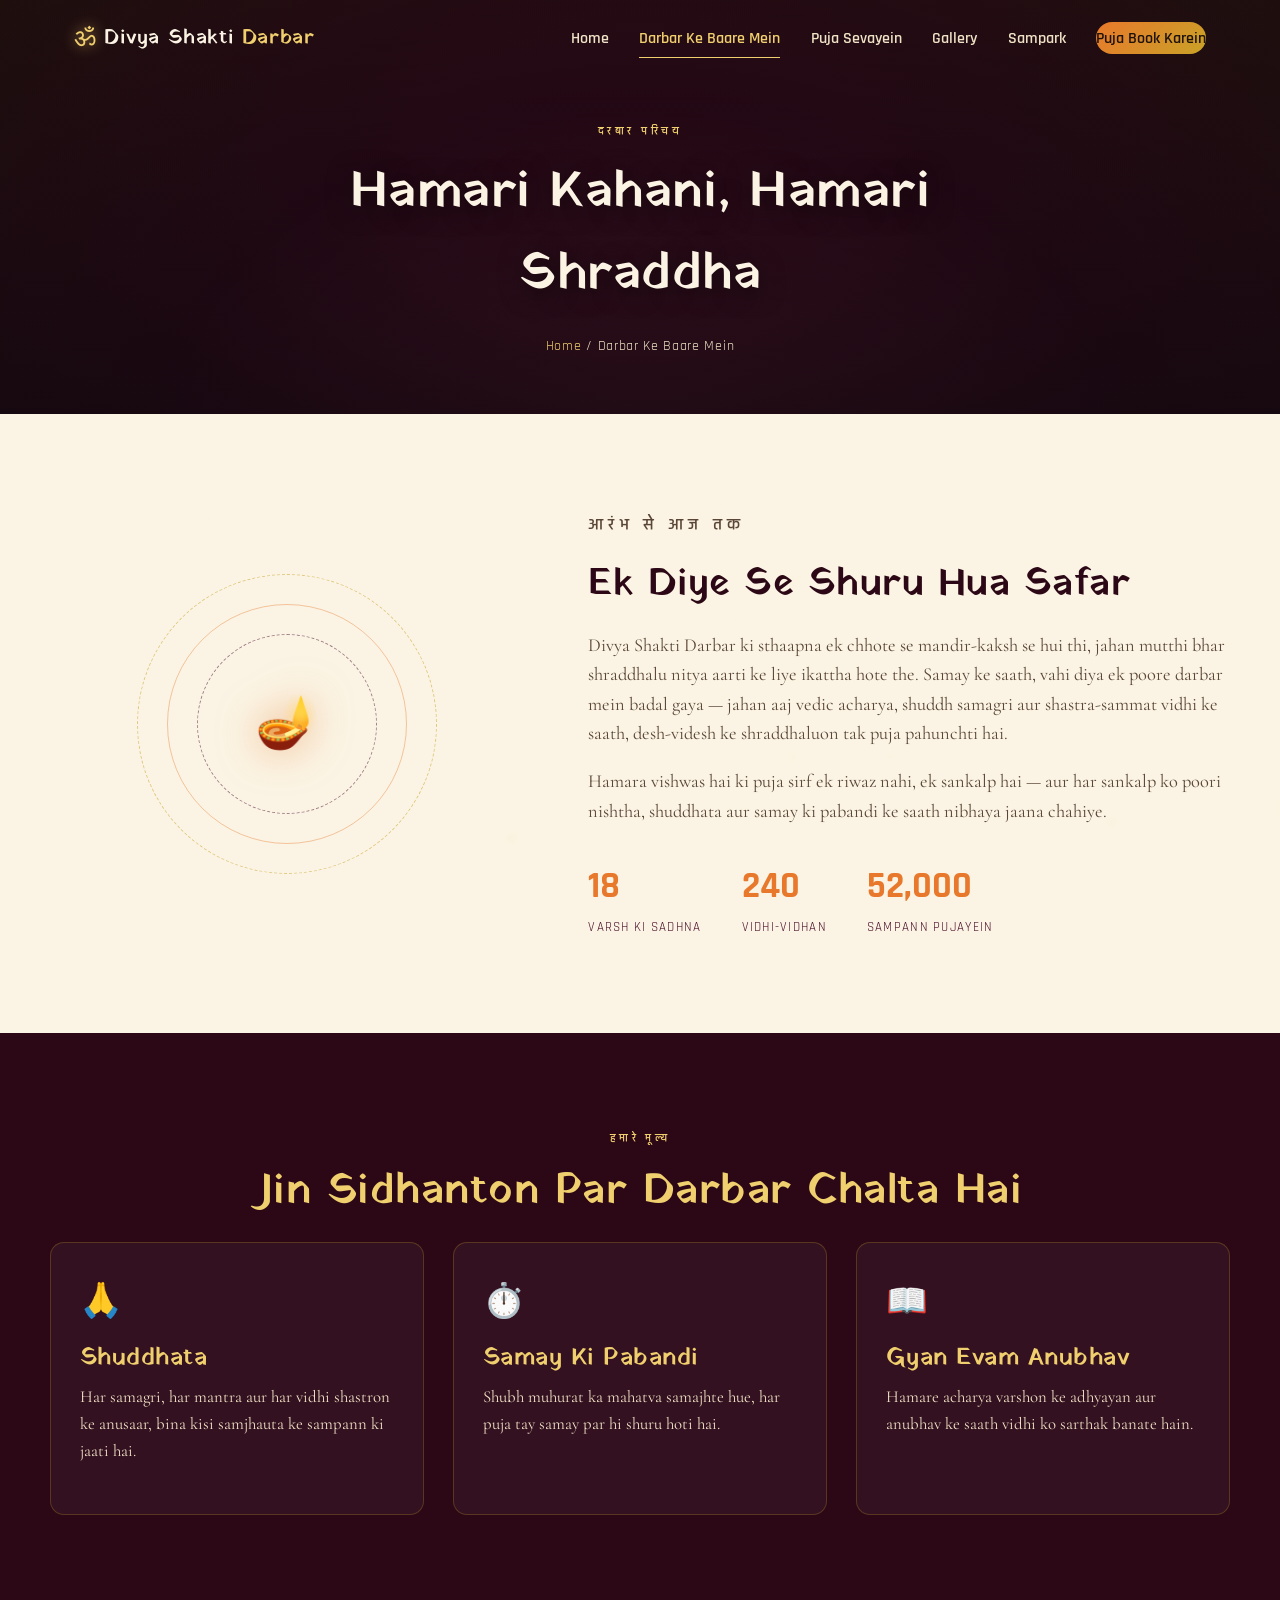
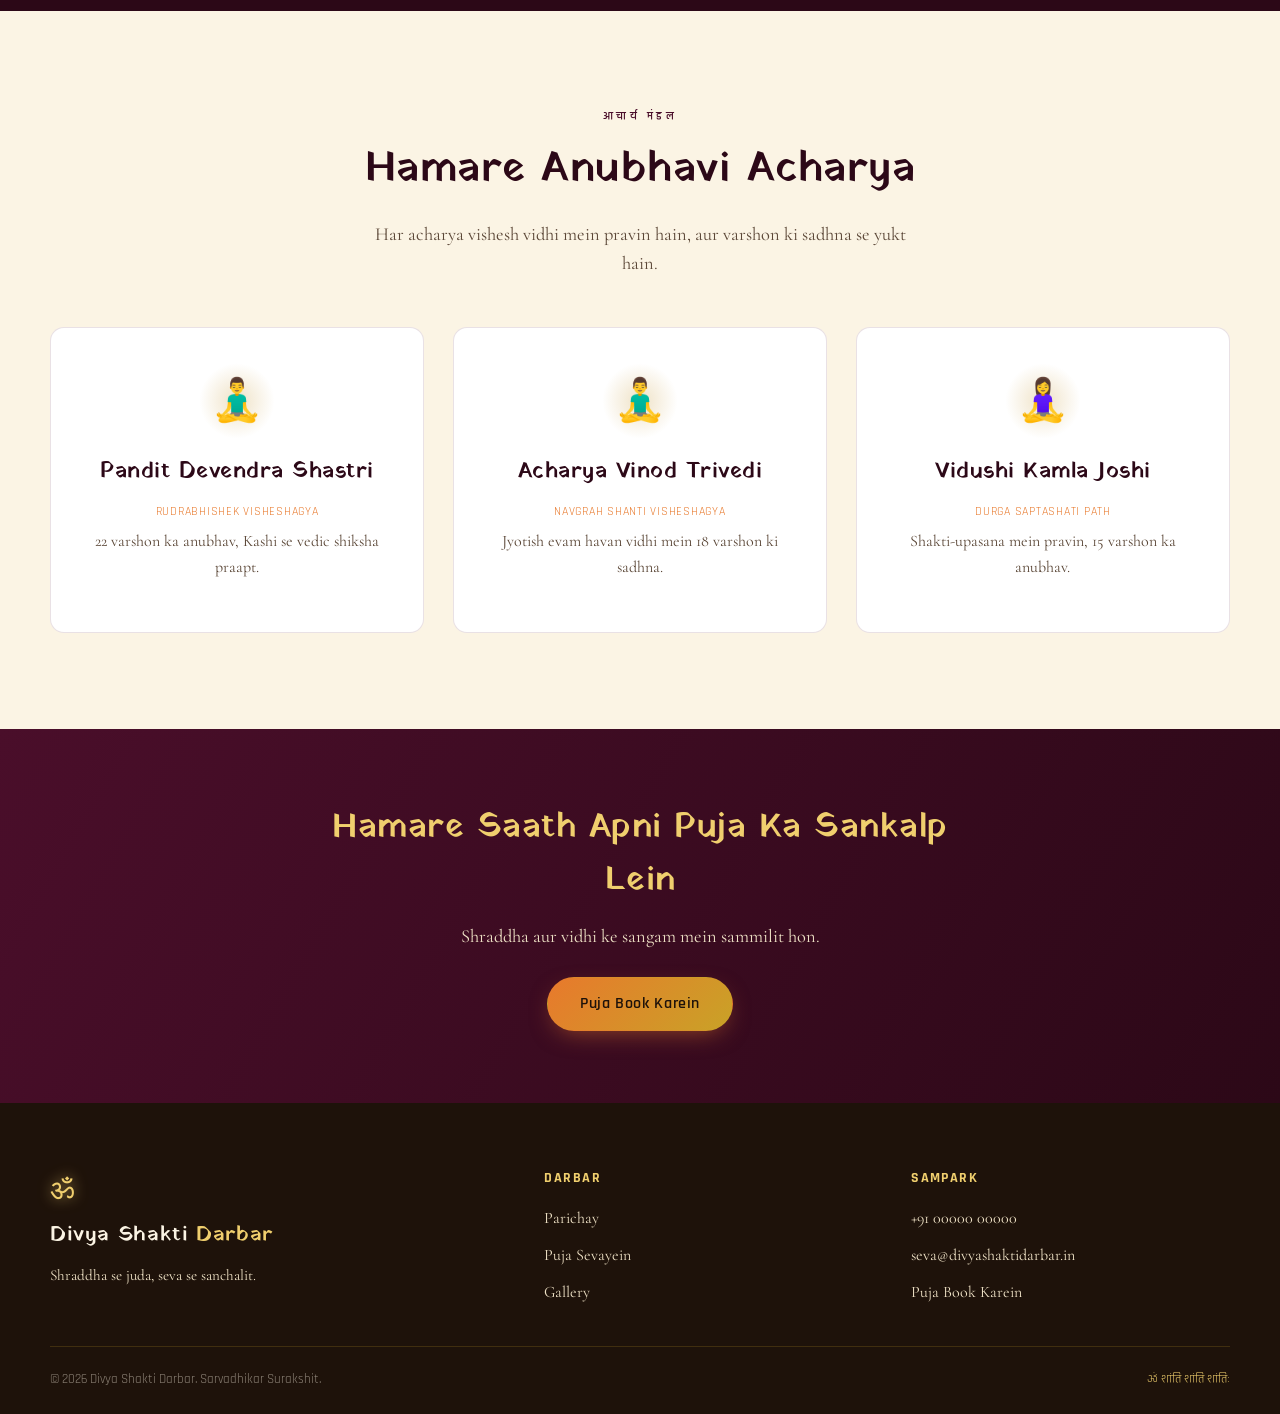
==== About.html @ 8df7cff8 "first commit" ====
<!DOCTYPE html>
<html lang="hi">
<head>
<meta charset="UTF-8">
<meta name="viewport" content="width=device-width, initial-scale=1.0">
<title>Darbar Ke Baare Mein | Divya Shakti Darbar</title>
<meta name="description" content="Divya Shakti Darbar ka parichay — hamari yatra, mulya aur anubhavi acharya mandal.">
<link rel="preconnect" href="https://fonts.googleapis.com">
<link rel="preconnect" href="https://fonts.gstatic.com" crossorigin>
<link href="https://fonts.googleapis.com/css2?family=Yatra+One&family=Cormorant+Garamond:ital,wght@0,400;0,500;0,600;1,500&family=Rajdhani:wght@500;600;700&display=swap" rel="stylesheet">
<link rel="stylesheet" href="style.css">
</head>
<body>

<canvas id="emberCanvas"></canvas>

<header class="site-header" id="siteHeader">
  <div class="nav-wrap">
    <a href="index.html" class="brand">
      <span class="brand-om">ॐ</span>
      <span class="brand-text">Divya Shakti <em>Darbar</em></span>
    </a>
    <nav class="main-nav" id="mainNav">
      <a href="index.html">Home</a>
      <a href="about.html" class="active-link">Darbar Ke Baare Mein</a>
      <a href="sevayein.html">Puja Sevayein</a>
      <a href="gallery.html">Gallery</a>
      <a href="contact.html">Sampark</a>
      <a href="booking.html" class="nav-cta">Puja Book Karein</a>
    </nav>
    <button class="hamburger" id="hamburger" aria-label="Menu kholein" aria-expanded="false">
      <span></span><span></span><span></span>
    </button>
  </div>
</header>

<!-- ============ PAGE HERO (no video, quiet flame field) ============ -->
<section class="page-hero">
  <div class="hero-fallback" aria-hidden="true">
    <div class="flame-field" id="flameField"></div>
  </div>
  <div class="hero-scrim"></div>
  <div class="page-hero-content">
    <p class="eyebrow">दरबार परिचय</p>
    <h1>Hamari Kahani, Hamari Shraddha</h1>
    <p class="breadcrumb"><a href="index.html">Home</a> / Darbar Ke Baare Mein</p>
  </div>
</section>

<!-- ============ STORY ============ -->
<section class="about" id="story">
  <div class="about-wrap">
    <div class="about-visual">
      <div class="mandala-ring" aria-hidden="true">
        <div class="ring r1"></div>
        <div class="ring r2"></div>
        <div class="ring r3"></div>
        <div class="thali">🪔</div>
      </div>
    </div>
    <div class="about-copy">
      <p class="eyebrow eyebrow-dark">आरंभ से आज तक</p>
      <h2>Ek Diye Se Shuru Hua Safar</h2>
      <p>Divya Shakti Darbar ki sthaapna ek chhote se mandir-kaksh se hui thi, jahan mutthi bhar shraddhalu nitya aarti ke liye ikattha hote the. Samay ke saath, vahi diya ek poore darbar mein badal gaya — jahan aaj vedic acharya, shuddh samagri aur shastra-sammat vidhi ke saath, desh-videsh ke shraddhaluon tak puja pahunchti hai.</p>
      <p>Hamara vishwas hai ki puja sirf ek riwaz nahi, ek sankalp hai — aur har sankalp ko poori nishtha, shuddhata aur samay ki pabandi ke saath nibhaya jaana chahiye.</p>
      <div class="about-stats">
        <div class="stat"><span class="stat-num" data-count="18">0</span><span class="stat-label">Varsh Ki Sadhna</span></div>
        <div class="stat"><span class="stat-num" data-count="240">0</span><span class="stat-label">Vidhi-Vidhan</span></div>
        <div class="stat"><span class="stat-num" data-count="52000">0</span><span class="stat-label">Sampann Pujayein</span></div>
      </div>
    </div>
  </div>
</section>

<!-- ============ VALUES ============ -->
<section class="sevas" id="values">
  <p class="eyebrow eyebrow-center">हमारे मूल्य</p>
  <h2 class="section-title">Jin Sidhanton Par Darbar Chalta Hai</h2>
  <div class="seva-grid">
    <article class="seva-card">
      <div class="seva-icon">🙏</div><h3>Shuddhata</h3>
      <p>Har samagri, har mantra aur har vidhi shastron ke anusaar, bina kisi samjhauta ke sampann ki jaati hai.</p>
    </article>
    <article class="seva-card">
      <div class="seva-icon">⏱️</div><h3>Samay Ki Pabandi</h3>
      <p>Shubh muhurat ka mahatva samajhte hue, har puja tay samay par hi shuru hoti hai.</p>
    </article>
    <article class="seva-card">
      <div class="seva-icon">📖</div><h3>Gyan Evam Anubhav</h3>
      <p>Hamare acharya varshon ke adhyayan aur anubhav ke saath vidhi ko sarthak banate hain.</p>
    </article>
  </div>
</section>

<!-- ============ ACHARYA TEAM ============ -->
<section class="team" id="acharya">
  <p class="eyebrow eyebrow-center eyebrow-dark">आचार्य मंडल</p>
  <h2 class="section-title" style="color:var(--maroon-deep);">Hamare Anubhavi Acharya</h2>
  <p class="section-sub">Har acharya vishesh vidhi mein pravin hain, aur varshon ki sadhna se yukt hain.</p>
  <div class="team-grid">
    <article class="team-card">
      <div class="team-avatar">🧘‍♂️</div>
      <h3>Pandit Devendra Shastri</h3>
      <span class="team-role">Rudrabhishek Visheshagya</span>
      <p>22 varshon ka anubhav, Kashi se vedic shiksha praapt.</p>
    </article>
    <article class="team-card">
      <div class="team-avatar">🧘‍♂️</div>
      <h3>Acharya Vinod Trivedi</h3>
      <span class="team-role">Navgrah Shanti Visheshagya</span>
      <p>Jyotish evam havan vidhi mein 18 varshon ki sadhna.</p>
    </article>
    <article class="team-card">
      <div class="team-avatar">🧘‍♀️</div>
      <h3>Vidushi Kamla Joshi</h3>
      <span class="team-role">Durga Saptashati Path</span>
      <p>Shakti-upasana mein pravin, 15 varshon ka anubhav.</p>
    </article>
  </div>
</section>

<!-- ============ CTA ============ -->
<section class="cta-banner">
  <div class="cta-banner-inner">
    <h2>Hamare Saath Apni Puja Ka Sankalp Lein</h2>
    <p>Shraddha aur vidhi ke sangam mein sammilit hon.</p>
    <a href="booking.html" class="btn btn-primary">Puja Book Karein</a>
  </div>
</section>

<footer class="site-footer">
  <div class="footer-wrap">
    <div class="footer-brand">
      <span class="brand-om">ॐ</span>
      <span class="brand-text">Divya Shakti <em>Darbar</em></span>
      <p>Shraddha se juda, seva se sanchalit.</p>
    </div>
    <div class="footer-col">
      <h4>Darbar</h4>
      <a href="about.html">Parichay</a>
      <a href="sevayein.html">Puja Sevayein</a>
      <a href="gallery.html">Gallery</a>
    </div>
    <div class="footer-col">
      <h4>Sampark</h4>
      <a href="tel:+910000000000">+91 00000 00000</a>
      <a href="mailto:seva@divyashaktidarbar.in">seva@divyashaktidarbar.in</a>
      <a href="booking.html">Puja Book Karein</a>
    </div>
  </div>
  <div class="footer-bottom">
    <span>© 2026 Divya Shakti Darbar. Sarvadhikar Surakshit.</span>
    <span class="footer-om">ॐ शांति शांति शांतिः</span>
  </div>
</footer>

<script src="script.js"></script>
</body>
</html>
---- style.css ----
/* =========================================================
   DIVYA SHAKTI DARBAR — design tokens
   Palette: deep temple maroon + antique gold + marigold saffron
   Type: Yatra One (display) / Cormorant Garamond (body) / Rajdhani (utility)
   ========================================================= */
:root{
  --maroon-deep:#2C0817;
  --maroon:#4A0E2A;
  --maroon-light:#6C1B3E;
  --gold:#C9A227;
  --gold-bright:#F0CF6E;
  --saffron:#E8792C;
  --ivory:#FBF4E4;
  --ivory-dim:#EFE2C6;
  --charcoal:#1E120A;

  --font-display:'Yatra One', cursive;
  --font-body:'Cormorant Garamond', serif;
  --font-utility:'Rajdhani', sans-serif;

  --container:1180px;
  --radius:14px;
  --ease:cubic-bezier(.22,.9,.32,1);
}

*,*::before,*::after{box-sizing:border-box;}
html{scroll-behavior:smooth;}
body{
  margin:0;
  background:var(--ivory);
  color:var(--charcoal);
  font-family:var(--font-body);
  font-size:19px;
  line-height:1.6;
  overflow-x:hidden;
}
img{max-width:100%;display:block;}
a{color:inherit;text-decoration:none;}
h1,h2,h3{font-family:var(--font-display);font-weight:400;margin:0 0 .4em;letter-spacing:.5px;}
p{margin:0 0 1em;}
ul{list-style:none;margin:0;padding:0;}

@media (prefers-reduced-motion: reduce){
  *{animation-duration:.001ms !important; animation-iteration-count:1 !important; transition-duration:.001ms !important; scroll-behavior:auto !important;}
}

.eyebrow{
  font-family:var(--font-utility);
  font-weight:600;
  letter-spacing:.28em;
  text-transform:uppercase;
  font-size:.78rem;
  color:var(--gold-bright);
  margin:0 0 .8em;
}
.eyebrow-dark{color:var(--maroon);}
.eyebrow-center{text-align:center;}

.section-title{text-align:center;font-size:2.6rem;color:var(--maroon-deep);}
.section-sub{text-align:center;max-width:560px;margin:0 auto 3rem;color:#5a4636;font-size:1.15rem;}

.btn{
  display:inline-block;
  padding:.85em 2em;
  border-radius:999px;
  font-family:var(--font-utility);
  font-weight:600;
  letter-spacing:.04em;
  font-size:1rem;
  border:1.5px solid transparent;
  cursor:pointer;
  transition:transform .35s var(--ease), box-shadow .35s var(--ease), background .3s ease;
}
.btn-primary{
  background:linear-gradient(135deg, var(--saffron), var(--gold));
  color:var(--charcoal);
  box-shadow:0 8px 24px -8px rgba(232,121,44,.55);
}
.btn-primary:hover{transform:translateY(-3px);box-shadow:0 14px 30px -8px rgba(232,121,44,.65);}
.btn-ghost{
  background:transparent;
  border-color:rgba(240,207,110,.6);
  color:var(--gold-bright);
}
.btn-ghost:hover{background:rgba(240,207,110,.12);transform:translateY(-3px);}
.btn-block{width:100%;text-align:center;}

/* =========================================================
   Ambient ember canvas (behind everything, very subtle)
   ========================================================= */
#emberCanvas{
  position:fixed;inset:0;
  width:100%;height:100%;
  pointer-events:none;
  z-index:0;
  opacity:.5;
}

/* =========================================================
   HEADER / NAV
   ========================================================= */
.site-header{
  position:fixed;top:0;left:0;right:0;
  z-index:100;
  padding:1.1rem 0;
  transition:background .4s ease, padding .4s ease, box-shadow .4s ease;
}
.site-header.scrolled{
  background:rgba(30,18,10,.82);
  backdrop-filter:blur(10px);
  padding:.7rem 0;
  box-shadow:0 6px 24px -10px rgba(0,0,0,.5);
}
.nav-wrap{
  max-width:var(--container);
  margin:0 auto;
  padding:0 1.5rem;
  display:flex;
  align-items:center;
  justify-content:space-between;
}
.brand{display:flex;align-items:center;gap:.5rem;color:var(--ivory);}
.brand-om{
  font-size:1.6rem;color:var(--gold-bright);
  text-shadow:0 0 14px rgba(240,207,110,.7);
}
.brand-text{font-family:var(--font-display);font-size:1.25rem;letter-spacing:.03em;}
.brand-text em{font-style:normal;color:var(--gold-bright);}

.main-nav{display:flex;align-items:center;gap:1.9rem;font-family:var(--font-utility);font-weight:600;font-size:.98rem;}
.main-nav a{color:var(--ivory-dim);position:relative;padding:.2em 0;}
.main-nav a:not(.nav-cta)::after{
  content:'';position:absolute;left:0;bottom:-4px;width:0;height:1px;background:var(--gold-bright);
  transition:width .3s var(--ease);
}
.main-nav a:not(.nav-cta):hover::after{width:100%;}
.main-nav a:not(.nav-cta):hover{color:var(--gold-bright);}
.nav-cta{
  background:linear-gradient(135deg, var(--saffron), var(--gold));
  color:var(--charcoal) !important;
  padding:.55em 1.3em;border-radius:999px;
}

.hamburger{display:none;flex-direction:column;gap:5px;background:none;border:0;cursor:pointer;padding:6px;}
.hamburger span{width:24px;height:2px;background:var(--ivory);border-radius:2px;transition:all .3s var(--ease);}

/* =========================================================
   HERO — video background
   ========================================================= */
.hero{
  position:relative;
  min-height:100svh;
  display:flex;
  flex-direction:column;
  align-items:center;
  justify-content:center;
  overflow:hidden;
  color:var(--ivory);
  text-align:center;
}
.hero-media{position:absolute;inset:0;z-index:0;}
#heroVideo{
  position:absolute;inset:0;
  width:100%;height:100%;
  object-fit:cover;
  filter:saturate(1.15) brightness(.75);
}
.hero-fallback{position:absolute;inset:0;display:none;background:
  radial-gradient(ellipse at 50% 120%, #7a2340 0%, var(--maroon-deep) 55%, var(--charcoal) 100%);
}
.hero.no-video .hero-fallback{display:block;}
.hero.no-video #heroVideo{display:none;}

.flame-field{position:absolute;inset:0;overflow:hidden;}
.flame-field span{
  position:absolute;bottom:-10%;
  width:6px;height:16px;border-radius:50% 50% 50% 50% / 60% 60% 40% 40%;
  background:radial-gradient(circle at 50% 30%, #FFE9A8 0%, var(--gold-bright) 35%, var(--saffron) 65%, transparent 80%);
  filter:blur(.3px);
  opacity:0;
  animation:emberRise linear infinite;
}
@keyframes emberRise{
  0%{transform:translateY(0) translateX(0) scale(.6);opacity:0;}
  8%{opacity:.9;}
  85%{opacity:.5;}
  100%{transform:translateY(-115vh) translateX(var(--drift,20px)) scale(1.1);opacity:0;}
}

.hero-scrim{
  position:absolute;inset:0;
  background:linear-gradient(180deg, rgba(30,10,20,.55) 0%, rgba(30,10,20,.35) 40%, rgba(20,8,15,.85) 100%);
}
.hero-vignette{
  position:absolute;inset:0;
  box-shadow:inset 0 0 220px 40px rgba(10,4,8,.75);
  pointer-events:none;
}

.hero-content{position:relative;z-index:2;max-width:760px;padding:0 1.5rem;}
.hero .eyebrow{color:var(--gold-bright);}
.hero-title{font-size:clamp(2.8rem, 7vw, 5rem);line-height:1.08;margin-bottom:.5em;}
.hero-title .line{display:block;text-shadow:0 4px 30px rgba(0,0,0,.5);}
.hero-title .accent{color:var(--gold-bright);}
.hero-sub{font-size:1.3rem;color:var(--ivory-dim);max-width:600px;margin:0 auto 2em;}
.hero-actions{display:flex;gap:1.2rem;justify-content:center;flex-wrap:wrap;}

.hero-scroll-cue{
  position:absolute;bottom:2.2rem;left:50%;transform:translateX(-50%);
  z-index:2;display:flex;flex-direction:column;align-items:center;gap:.5rem;
  font-family:var(--font-utility);font-size:.72rem;letter-spacing:.25em;text-transform:uppercase;
  color:var(--ivory-dim);opacity:.75;
}
.cue-line{width:1px;height:34px;background:linear-gradient(var(--gold-bright), transparent);animation:cuePulse 2s ease-in-out infinite;}
@keyframes cuePulse{0%,100%{opacity:.3;}50%{opacity:1;}}

/* =========================================================
   MARQUEE
   ========================================================= */
.marquee-strip{
  background:var(--maroon-deep);
  color:var(--gold-bright);
  overflow:hidden;
  white-space:nowrap;
  padding:.75rem 0;
  border-top:1px solid rgba(201,162,39,.35);
  border-bottom:1px solid rgba(201,162,39,.35);
  position:relative;z-index:1;
}
.marquee-track{
  display:inline-flex;gap:1.2rem;
  font-family:var(--font-display);
  font-size:1.05rem;
  animation:marquee 32s linear infinite;
}
@keyframes marquee{
  0%{transform:translateX(0);}
  100%{transform:translateX(-50%);}
}

/* =========================================================
   ABOUT — mandala signature element
   ========================================================= */
.about{padding:6rem 1.5rem;position:relative;z-index:1;}
.about-wrap{
  max-width:var(--container);margin:0 auto;
  display:grid;grid-template-columns:.85fr 1.15fr;gap:4rem;align-items:center;
}
.about-visual{display:flex;justify-content:center;}
.mandala-ring{
  position:relative;width:300px;height:300px;
  display:flex;align-items:center;justify-content:center;
}
.ring{
  position:absolute;border-radius:50%;
  border:1.5px dashed rgba(201,162,39,.55);
}
.ring.r1{inset:0;animation:spin 40s linear infinite;}
.ring.r2{inset:30px;border-style:solid;border-color:rgba(232,121,44,.4);animation:spin 30s linear infinite reverse;}
.ring.r3{inset:60px;border-color:rgba(74,14,42,.5);animation:spin 50s linear infinite;}
@keyframes spin{to{transform:rotate(360deg);}}
.thali{font-size:3.2rem;filter:drop-shadow(0 0 20px rgba(232,121,44,.5));animation:flicker 3.4s ease-in-out infinite;}
@keyframes flicker{0%,100%{transform:scale(1) rotate(-1deg);}50%{transform:scale(1.05) rotate(1deg);}}

.about-copy h2{font-size:2.4rem;color:var(--maroon-deep);}
.about-copy p{color:#5a4636;font-size:1.15rem;}
.about-stats{display:flex;gap:2.5rem;margin-top:2rem;flex-wrap:wrap;}
.stat{display:flex;flex-direction:column;}
.stat-num{font-family:var(--font-utility);font-size:2.3rem;font-weight:700;color:var(--saffron);}
.stat-label{font-family:var(--font-utility);font-size:.8rem;letter-spacing:.1em;text-transform:uppercase;color:var(--maroon);}

/* =========================================================
   SEVAS / SERVICE CARDS
   ========================================================= */
.sevas{
  background:var(--maroon-deep);
  color:var(--ivory);
  padding:6rem 1.5rem;
  position:relative;z-index:1;
}
.sevas .section-title{color:var(--gold-bright);}
.sevas .section-sub{color:var(--ivory-dim);}
.seva-grid{
  max-width:var(--container);margin:0 auto;
  display:grid;grid-template-columns:repeat(3, 1fr);gap:1.8rem;
}
.seva-card{
  background:rgba(255,255,255,.04);
  border:1px solid rgba(201,162,39,.25);
  border-radius:var(--radius);
  padding:2rem 1.8rem;
  transition:transform .4s var(--ease), border-color .4s ease, background .4s ease;
}
.seva-card:hover{
  transform:translateY(-6px);
  border-color:rgba(240,207,110,.6);
  background:rgba(255,255,255,.07);
}
.seva-icon{font-size:2.1rem;margin-bottom:.6rem;}
.seva-card h3{font-size:1.5rem;color:var(--gold-bright);margin-bottom:.3em;}
.seva-card p{color:var(--ivory-dim);font-size:1.05rem;}
.seva-dur{font-family:var(--font-utility);font-size:.78rem;letter-spacing:.08em;text-transform:uppercase;color:var(--saffron);}

/* =========================================================
   DARSHAN
   ========================================================= */
.darshan{padding:6rem 1.5rem;position:relative;z-index:1;}
.darshan-wrap{
  max-width:var(--container);margin:0 auto;
  display:grid;grid-template-columns:1fr 1fr;gap:4rem;align-items:center;
}
.darshan-copy h2{font-size:2.3rem;color:var(--maroon-deep);}
.darshan-copy p{color:#5a4636;font-size:1.15rem;}
.darshan-times{margin:1.6rem 0 2rem;}
.darshan-times li{
  display:flex;justify-content:space-between;
  padding:.7rem 0;border-bottom:1px dashed rgba(74,14,42,.25);
  font-family:var(--font-utility);
}
.darshan-times strong{color:var(--saffron);}

.darshan-frame{position:relative;border-radius:var(--radius);overflow:hidden;aspect-ratio:4/3;}
.frame-glow{
  position:absolute;inset:-20%;
  background:radial-gradient(circle, rgba(232,121,44,.35), transparent 60%);
  z-index:0;
}
.frame-inner{
  position:absolute;inset:0;border-radius:var(--radius);overflow:hidden;
  background:radial-gradient(ellipse at 50% 110%, #7a2340, var(--maroon-deep) 60%, var(--charcoal));
  border:1px solid rgba(201,162,39,.4);
  z-index:1;
}
.flame-field.small span{width:4px;height:11px;}
.live-badge{
  position:absolute;top:1rem;left:1rem;z-index:2;
  display:flex;align-items:center;gap:.5rem;
  background:rgba(0,0,0,.4);color:var(--ivory);
  font-family:var(--font-utility);font-size:.78rem;letter-spacing:.1em;
  padding:.4em .9em;border-radius:999px;
}
.live-badge .dot{width:8px;height:8px;border-radius:50%;background:#ff4d4d;animation:blink 1.4s ease-in-out infinite;}
@keyframes blink{0%,100%{opacity:1;}50%{opacity:.25;}}

/* =========================================================
   TESTIMONIALS
   ========================================================= */
.anubhav{background:var(--ivory-dim);padding:6rem 0;position:relative;z-index:1;}
.anubhav-track{
  display:flex;gap:1.6rem;
  overflow-x:auto;
  padding:0 1.5rem 1rem;
  max-width:var(--container);margin:0 auto;
  scroll-snap-type:x mandatory;
}
.anubhav-card{
  scroll-snap-align:start;
  flex:0 0 min(360px, 82vw);
  background:var(--ivory);
  border:1px solid rgba(74,14,42,.15);
  border-left:4px solid var(--saffron);
  border-radius:var(--radius);
  padding:2rem;
  margin:0;
}
.anubhav-card p{font-size:1.2rem;font-style:italic;color:var(--charcoal);}
.anubhav-card cite{font-family:var(--font-utility);font-style:normal;font-size:.85rem;color:var(--maroon);}

/* =========================================================
   BOOKING FORM
   ========================================================= */
.booking{
  background:var(--maroon-deep);
  color:var(--ivory);
  padding:6rem 1.5rem;
  position:relative;z-index:1;
}
.booking-wrap{
  max-width:var(--container);margin:0 auto;
  display:grid;grid-template-columns:.9fr 1.1fr;gap:4rem;align-items:start;
}
.booking-copy h2{font-size:2.3rem;color:var(--gold-bright);}
.booking-copy p{color:var(--ivory-dim);font-size:1.15rem;}
.booking-note{
  display:flex;gap:1rem;align-items:flex-start;
  background:rgba(255,255,255,.05);
  border:1px solid rgba(201,162,39,.3);
  border-radius:var(--radius);
  padding:1.2rem;margin-top:1.5rem;
}
.note-flame{font-size:1.6rem;}
.booking-note p{margin:0;font-size:1rem;color:var(--ivory-dim);}

.booking-form{
  background:rgba(255,255,255,.04);
  border:1px solid rgba(201,162,39,.3);
  border-radius:var(--radius);
  padding:2.2rem;
}
.form-row{display:grid;grid-template-columns:1fr 1fr;gap:1.2rem;}
.field{margin-bottom:1.2rem;display:flex;flex-direction:column;gap:.4rem;}
.field label{font-family:var(--font-utility);font-size:.85rem;letter-spacing:.05em;color:var(--gold-bright);}
.field input, .field select, .field textarea{
  background:rgba(255,255,255,.06);
  border:1px solid rgba(240,207,110,.3);
  border-radius:8px;
  padding:.75em .9em;
  color:var(--ivory);
  font-family:var(--font-body);
  font-size:1.05rem;
  outline:none;
  transition:border-color .3s ease, background .3s ease;
}
.field input::placeholder, .field textarea::placeholder{color:rgba(251,244,228,.4);}
.field input:focus, .field select:focus, .field textarea:focus{
  border-color:var(--gold-bright);
  background:rgba(255,255,255,.09);
}
.field select option{color:#000;}
.form-status{margin-top:1rem;font-family:var(--font-utility);font-size:.95rem;min-height:1.4em;color:var(--gold-bright);}

/* =========================================================
   FOOTER
   ========================================================= */
.site-footer{background:var(--charcoal);color:var(--ivory-dim);padding:4rem 1.5rem 1.5rem;position:relative;z-index:1;}
.footer-wrap{
  max-width:var(--container);margin:0 auto;
  display:grid;grid-template-columns:1.4fr 1fr 1fr;gap:3rem;
  padding-bottom:2.5rem;border-bottom:1px solid rgba(201,162,39,.2);
}
.footer-brand{display:flex;flex-direction:column;gap:.3rem;}
.footer-brand .brand-om{font-size:1.8rem;color:var(--gold-bright);}
.footer-brand .brand-text{font-family:var(--font-display);font-size:1.3rem;color:var(--ivory);}
.footer-brand .brand-text em{font-style:normal;color:var(--gold-bright);}
.footer-brand p{font-size:.95rem;margin-top:.4rem;}
.footer-col{display:flex;flex-direction:column;gap:.7rem;}
.footer-col h4{font-family:var(--font-utility);color:var(--gold-bright);font-size:.9rem;letter-spacing:.1em;text-transform:uppercase;margin:0 0 .3rem;}
.footer-col a{font-size:1rem;color:var(--ivory-dim);transition:color .3s ease;}
.footer-col a:hover{color:var(--gold-bright);}
.footer-bottom{
  max-width:var(--container);margin:0 auto;padding-top:1.4rem;
  display:flex;justify-content:space-between;flex-wrap:wrap;gap:.6rem;
  font-family:var(--font-utility);font-size:.82rem;color:rgba(251,244,228,.5);
}
.footer-om{color:var(--gold-bright);}

/* =========================================================
   RESPONSIVE
   ========================================================= */
@media (max-width: 900px){
  .about-wrap, .darshan-wrap, .booking-wrap{grid-template-columns:1fr;}
  .about-visual{order:2;}
  .darshan-frame{order:-1;}
  .seva-grid{grid-template-columns:repeat(2,1fr);}
  .footer-wrap{grid-template-columns:1fr 1fr;}
}
@media (max-width: 720px){
  .main-nav{
    position:fixed;inset:0 0 0 auto;width:min(78vw,320px);
    background:var(--maroon-deep);
    flex-direction:column;align-items:flex-start;
    padding:6.5rem 2rem 2rem;gap:1.6rem;
    transform:translateX(100%);
    transition:transform .4s var(--ease);
  }
  .main-nav.open{transform:translateX(0);}
  .hamburger{display:flex;}
  .nav-cta{margin-top:.5rem;}
  .seva-grid{grid-template-columns:1fr;}
  .form-row{grid-template-columns:1fr;}
  .footer-wrap{grid-template-columns:1fr;}
  .hero-title{font-size:2.6rem;}
}

/* =========================================================
   ACTIVE NAV LINK
   ========================================================= */
.main-nav a.active-link:not(.nav-cta){color:var(--gold-bright);}
.main-nav a.active-link:not(.nav-cta)::after{width:100%;}

.btn-dark{border-color:rgba(74,14,42,.4);color:var(--maroon-deep);}
.btn-dark:hover{background:rgba(74,14,42,.08);}

/* =========================================================
   PAGE HERO — used on about / booking / contact
   ========================================================= */
.page-hero{
  position:relative;
  min-height:46vh;
  display:flex;align-items:center;justify-content:center;
  overflow:hidden;color:var(--ivory);text-align:center;
  background:radial-gradient(ellipse at 50% 120%, #7a2340 0%, var(--maroon-deep) 55%, var(--charcoal) 100%);
  padding-top:5rem;
}
.page-hero .hero-fallback{position:absolute;inset:0;display:block;background:transparent;}
.page-hero .hero-scrim{
  position:absolute;inset:0;
  background:linear-gradient(180deg, rgba(30,10,20,.35) 0%, rgba(20,8,15,.85) 100%);
}
.page-hero-content{position:relative;z-index:2;max-width:640px;padding:0 1.5rem;}
.page-hero-content h1{
  font-size:clamp(2.2rem, 5vw, 3.2rem);
  color:var(--ivory);
  text-shadow:0 4px 24px rgba(0,0,0,.5);
}
.page-hero-content .eyebrow{color:var(--gold-bright);}
.breadcrumb{
  font-family:var(--font-utility);font-size:.85rem;letter-spacing:.05em;
  color:var(--ivory-dim);margin-top:.6rem;
}
.breadcrumb a{color:var(--gold-bright);}
.breadcrumb a:hover{text-decoration:underline;}

/* =========================================================
   CTA BANNER
   ========================================================= */
.cta-banner{
  background:linear-gradient(120deg, var(--maroon) 0%, var(--maroon-deep) 100%);
  color:var(--ivory);
  padding:4.5rem 1.5rem;
  text-align:center;
  position:relative;z-index:1;
}
.cta-banner-inner{max-width:640px;margin:0 auto;}
.cta-banner h2{color:var(--gold-bright);font-size:2.1rem;}
.cta-banner p{color:var(--ivory-dim);font-size:1.15rem;margin-bottom:1.6rem;}

/* =========================================================
   BOOKING STEPS (booking.html)
   ========================================================= */
.steps{padding:5rem 1.5rem;background:var(--ivory);position:relative;z-index:1;}
.steps-wrap{
  max-width:var(--container);margin:0 auto;
  display:grid;grid-template-columns:repeat(4,1fr);gap:1.8rem;
}
.step{
  border-top:2px solid var(--gold);
  padding-top:1rem;
}
.step-num{
  font-family:var(--font-utility);font-weight:700;font-size:1.6rem;
  color:var(--saffron);
}
.step h3{font-size:1.3rem;color:var(--maroon-deep);margin:.3em 0 .2em;}
.step p{color:#5a4636;font-size:1rem;}

/* =========================================================
   TEAM (about.html)
   ========================================================= */
.team{padding:6rem 1.5rem;background:var(--ivory);position:relative;z-index:1;}
.team-grid{
  max-width:var(--container);margin:0 auto;
  display:grid;grid-template-columns:repeat(3,1fr);gap:1.8rem;
}
.team-card{
  text-align:center;
  background:#fff;
  border:1px solid rgba(74,14,42,.12);
  border-radius:var(--radius);
  padding:2.2rem 1.6rem;
  transition:transform .4s var(--ease), box-shadow .4s var(--ease);
}
.team-card:hover{transform:translateY(-6px);box-shadow:0 18px 34px -16px rgba(74,14,42,.3);}
.team-avatar{
  font-size:2.6rem;
  width:76px;height:76px;margin:0 auto 1rem;
  display:flex;align-items:center;justify-content:center;
  border-radius:50%;
  background:radial-gradient(circle, var(--ivory-dim), transparent 70%);
}
.team-card h3{color:var(--maroon-deep);font-size:1.35rem;margin-bottom:.2em;}
.team-role{
  display:inline-block;font-family:var(--font-utility);font-size:.78rem;
  letter-spacing:.06em;text-transform:uppercase;color:var(--saffron);margin-bottom:.6em;
}
.team-card p{color:#5a4636;font-size:1rem;}

/* =========================================================
   CONTACT PAGE
   ========================================================= */
.contact-section{padding:6rem 1.5rem;background:var(--ivory);position:relative;z-index:1;}
.contact-wrap{
  max-width:var(--container);margin:0 auto;
  display:grid;grid-template-columns:1fr 1fr;gap:4rem;align-items:start;
}
.contact-info h2{font-size:2.2rem;color:var(--maroon-deep);}
.contact-info > p{color:#5a4636;font-size:1.15rem;}
.contact-cards{margin:1.8rem 0;display:flex;flex-direction:column;gap:1rem;}
.contact-card{
  display:flex;align-items:center;gap:1rem;
  background:#fff;border:1px solid rgba(74,14,42,.12);
  border-radius:var(--radius);padding:1rem 1.3rem;
}
.cc-icon{font-size:1.5rem;}
.contact-card h4{margin:0;font-family:var(--font-utility);font-size:.85rem;letter-spacing:.05em;text-transform:uppercase;color:var(--maroon);}
.contact-card a, .contact-card span{font-size:1.05rem;color:var(--charcoal);}

.map-frame{
  position:relative;height:200px;border-radius:var(--radius);overflow:hidden;
  background:radial-gradient(ellipse at 50% 120%, #7a2340, var(--maroon-deep) 70%);
  display:flex;flex-direction:column;align-items:center;justify-content:center;gap:.5rem;
  color:var(--ivory-dim);
}
.map-glow{position:absolute;inset:-30%;background:radial-gradient(circle, rgba(232,121,44,.3), transparent 60%);}
.map-pin{position:relative;font-size:2rem;z-index:1;}
.map-label{position:relative;font-family:var(--font-utility);font-size:.85rem;letter-spacing:.05em;z-index:1;}

.contact-form{align-self:start;}

/* =========================================================
   RESPONSIVE — additions for new sections
   ========================================================= */
@media (max-width: 900px){
  .steps-wrap{grid-template-columns:repeat(2,1fr);}
  .team-grid{grid-template-columns:1fr;}
  .contact-wrap{grid-template-columns:1fr;}
}
@media (max-width: 720px){
  .steps-wrap{grid-template-columns:1fr;}
}

/* =========================================================
   WHATSAPP — side card (booking page) + floating button
   ========================================================= */
.whatsapp-card{
  display:flex;align-items:center;gap:1rem;
  margin-top:1.5rem;
  background:rgba(37,211,102,.12);
  border:1px solid rgba(37,211,102,.4);
  border-radius:var(--radius);
  padding:1.1rem 1.3rem;
  transition:transform .35s var(--ease), background .3s ease;
}
.whatsapp-card:hover{transform:translateY(-3px);background:rgba(37,211,102,.18);}
.wa-icon{
  flex:0 0 auto;
  width:46px;height:46px;border-radius:50%;
  display:flex;align-items:center;justify-content:center;
  background:#25D366;color:#fff;
}
.wa-text{display:flex;flex-direction:column;gap:.15rem;}
.wa-text strong{color:var(--ivory);font-family:var(--font-utility);font-size:1.02rem;}
.wa-text span{color:var(--ivory-dim);font-size:.95rem;}

.whatsapp-float{
  position:fixed;right:1.6rem;bottom:1.6rem;z-index:200;
  width:58px;height:58px;border-radius:50%;
  background:#25D366;color:#fff;
  display:flex;align-items:center;justify-content:center;
  box-shadow:0 10px 26px -8px rgba(37,211,102,.6);
  animation:waPulse 2.6s ease-in-out infinite;
  transition:transform .3s var(--ease);
}
.whatsapp-float:hover{transform:scale(1.08);}
@keyframes waPulse{
  0%,100%{box-shadow:0 10px 26px -8px rgba(37,211,102,.6);}
  50%{box-shadow:0 10px 34px -4px rgba(37,211,102,.85);}
}

/* =========================================================
   GALLERY PAGE
   ========================================================= */
.gallery-section{padding:5rem 1.5rem 6rem;max-width:var(--container);margin:0 auto;position:relative;z-index:1;}
.gallery-tabs{
  display:flex;justify-content:center;gap:.8rem;flex-wrap:wrap;
  margin-bottom:2.5rem;
}
.gallery-tab{
  font-family:var(--font-utility);font-weight:600;font-size:.9rem;letter-spacing:.05em;
  padding:.55em 1.4em;border-radius:999px;
  border:1.5px solid rgba(74,14,42,.3);
  background:transparent;color:var(--maroon-deep);
  cursor:pointer;transition:all .3s ease;
}
.gallery-tab:hover{border-color:var(--saffron);color:var(--saffron);}
.gallery-tab.active{background:linear-gradient(135deg, var(--saffron), var(--gold));color:var(--charcoal);border-color:transparent;}

.gallery-grid{
  display:grid;grid-template-columns:repeat(3, 1fr);gap:1.4rem;
}
.gallery-item{
  position:relative;margin:0;aspect-ratio:4/3;border-radius:var(--radius);overflow:hidden;
  background:linear-gradient(135deg, var(--g1), var(--g2));
  display:flex;align-items:center;justify-content:center;
  cursor:pointer;
  transition:transform .4s var(--ease), box-shadow .4s var(--ease);
}
.gallery-item.hidden{display:none;}
.gallery-item:hover{transform:translateY(-6px) scale(1.02);box-shadow:0 20px 34px -14px rgba(0,0,0,.4);}
.gi-icon{font-size:3rem;filter:drop-shadow(0 4px 10px rgba(0,0,0,.35));}
.gallery-item figcaption{
  position:absolute;left:0;right:0;bottom:0;
  padding:.9rem 1rem;
  background:linear-gradient(0deg, rgba(0,0,0,.55), transparent);
  color:#fff;font-family:var(--font-utility);font-size:.9rem;letter-spacing:.03em;
}
.gallery-note{
  margin-top:2.5rem;text-align:center;font-size:.9rem;color:#8a7461;
  font-family:var(--font-utility);
}

/* Lightbox */
.lightbox{
  position:fixed;inset:0;z-index:300;
  display:none;align-items:center;justify-content:center;
  background:rgba(10,4,8,.88);
  backdrop-filter:blur(4px);
}
.lightbox.open{display:flex;}
.lightbox-inner{
  display:flex;flex-direction:column;align-items:center;gap:1rem;
  color:var(--ivory);text-align:center;padding:2rem;
}
.lb-icon{font-size:5rem;filter:drop-shadow(0 6px 20px rgba(240,207,110,.4));}
.lightbox-inner p{font-family:var(--font-display);font-size:1.4rem;color:var(--gold-bright);}
.lightbox-close{
  position:absolute;top:1.6rem;right:1.6rem;
  width:42px;height:42px;border-radius:50%;
  background:rgba(255,255,255,.08);border:1px solid rgba(240,207,110,.4);
  color:var(--ivory);font-size:1.1rem;cursor:pointer;
}
.lightbox-close:hover{background:rgba(255,255,255,.16);}

@media (max-width: 900px){
  .gallery-grid{grid-template-columns:repeat(2,1fr);}
}
@media (max-width: 560px){
  .gallery-grid{grid-template-columns:1fr;}
  .whatsapp-float{right:1.1rem;bottom:1.1rem;width:52px;height:52px;}
}

/* =========================================================
   SEVAYEIN PAGE — WhatsApp quick-contact strip + per-card WA
   ========================================================= */
.wa-strip{
  background:#0f3d24;
  padding:1.2rem 1.5rem;
  position:relative;z-index:1;
}
.wa-strip-inner{
  max-width:var(--container);margin:0 auto;
  display:flex;align-items:center;justify-content:space-between;gap:1.5rem;flex-wrap:wrap;
}
.wa-strip-text{display:flex;align-items:center;gap:.9rem;}
.wa-strip-text .wa-icon{
  flex:0 0 auto;width:40px;height:40px;border-radius:50%;
  background:#25D366;color:#fff;display:flex;align-items:center;justify-content:center;
}
.wa-strip-text p{margin:0;color:#d9f2e3;font-size:1rem;}
.wa-btn{
  background:#25D366;color:#fff;
  box-shadow:0 8px 22px -8px rgba(37,211,102,.6);
}
.wa-btn:hover{background:#20bd5a;transform:translateY(-3px);}

.seva-actions{
  display:flex;align-items:center;justify-content:space-between;
  margin-top:1rem;padding-top:.9rem;
  border-top:1px solid rgba(201,162,39,.2);
}
.seva-link{
  font-family:var(--font-utility);font-size:.9rem;font-weight:600;
  color:var(--gold-bright);
}
.seva-link:hover{text-decoration:underline;}
.seva-wa{
  width:36px;height:36px;border-radius:50%;
  background:#25D366;color:#fff;
  display:flex;align-items:center;justify-content:center;
  font-size:1.05rem;
  transition:transform .3s var(--ease);
}
.seva-wa:hover{transform:scale(1.12);}

@media (max-width: 640px){
  .wa-strip-inner{flex-direction:column;align-items:flex-start;}
}
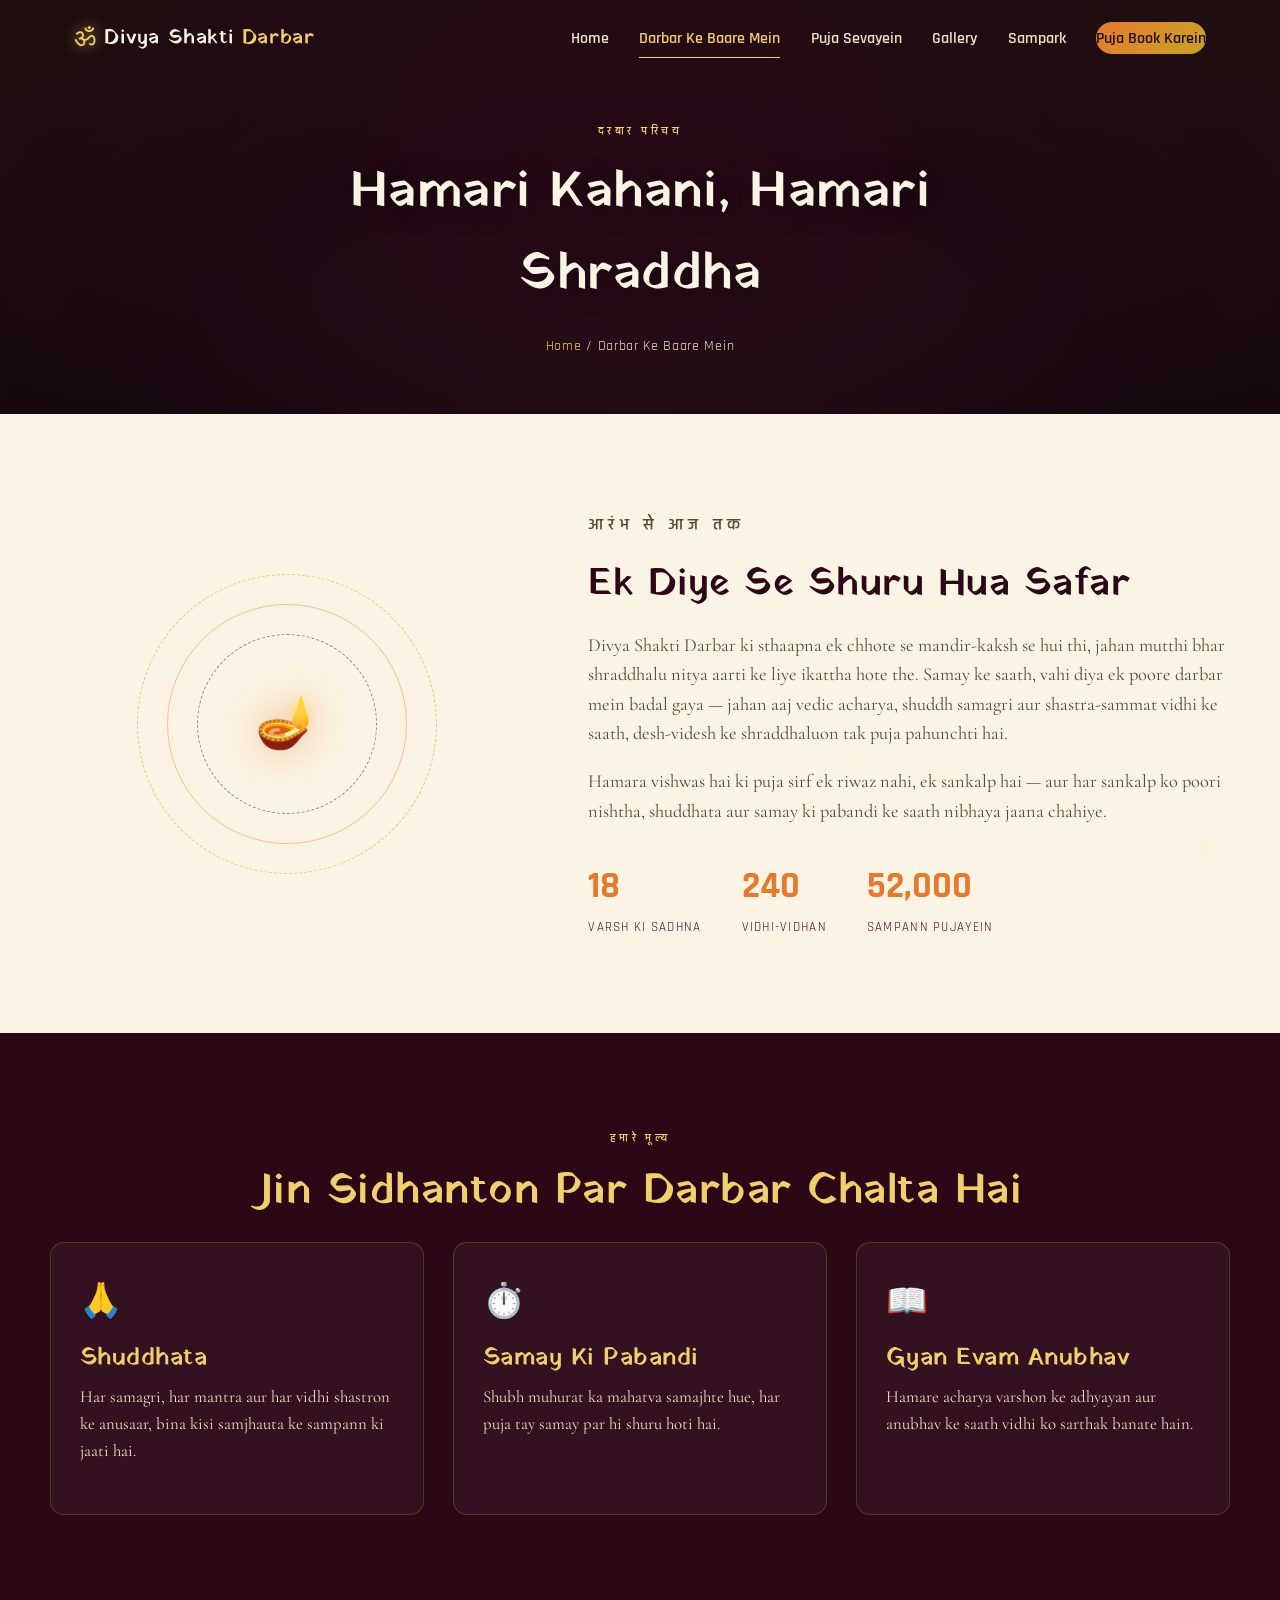
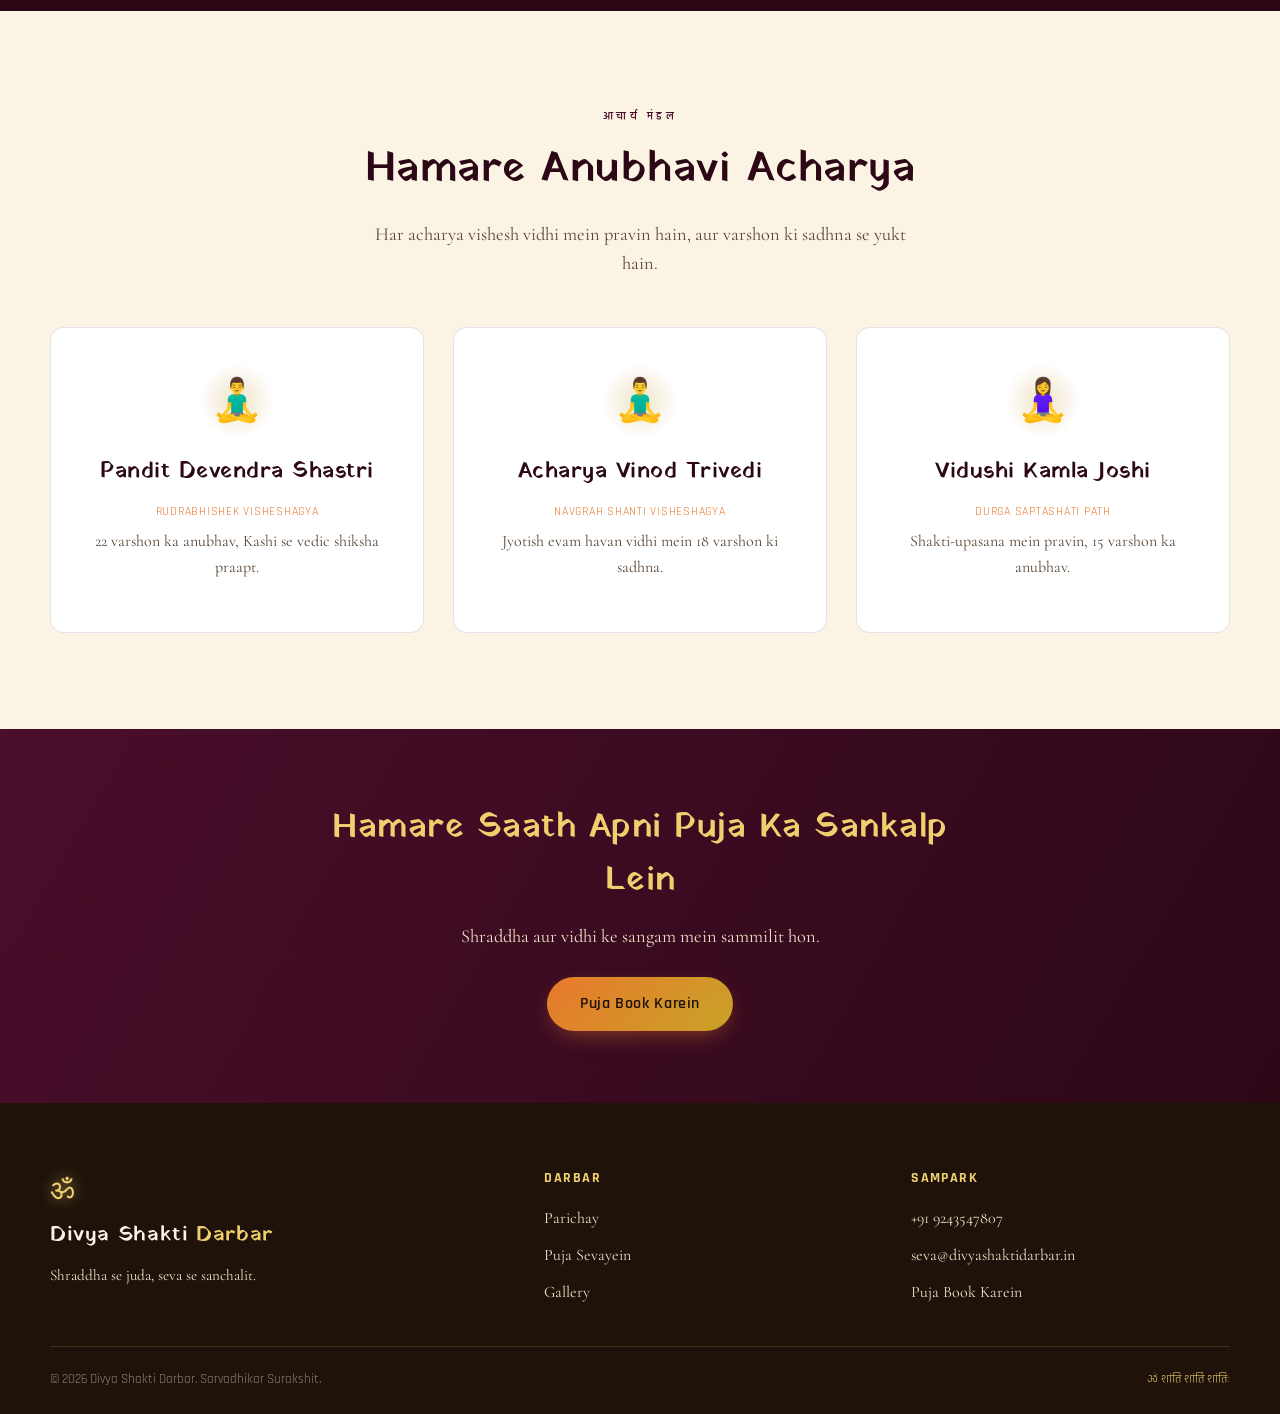
==== commit dda72d0c: "first commit" ====
--- a/About.html
+++ b/About.html
@@ -143,7 +143,7 @@
     </div>
     <div class="footer-col">
       <h4>Sampark</h4>
-      <a href="tel:+910000000000">+91 00000 00000</a>
+      <a href="tel:+919243547807">+91 9243547807</a>
       <a href="mailto:seva@divyashaktidarbar.in">seva@divyashaktidarbar.in</a>
       <a href="booking.html">Puja Book Karein</a>
     </div>
